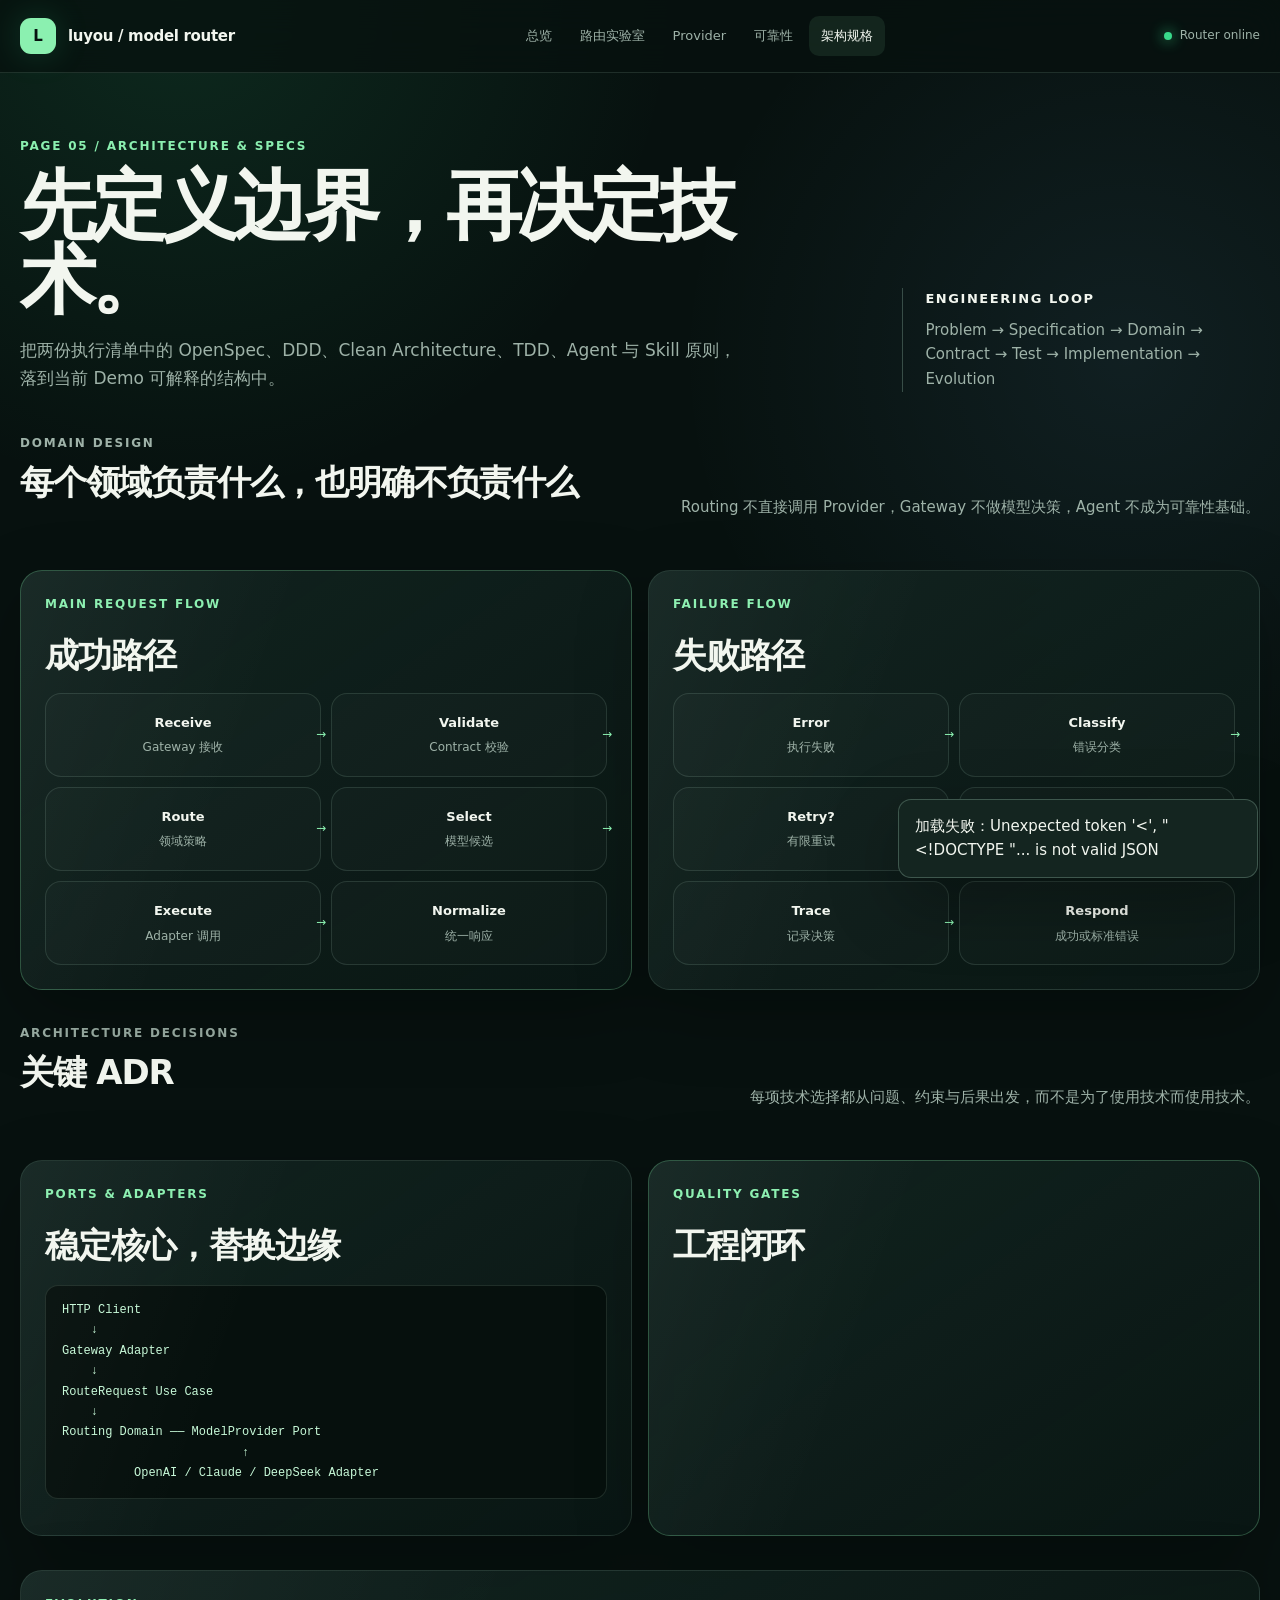
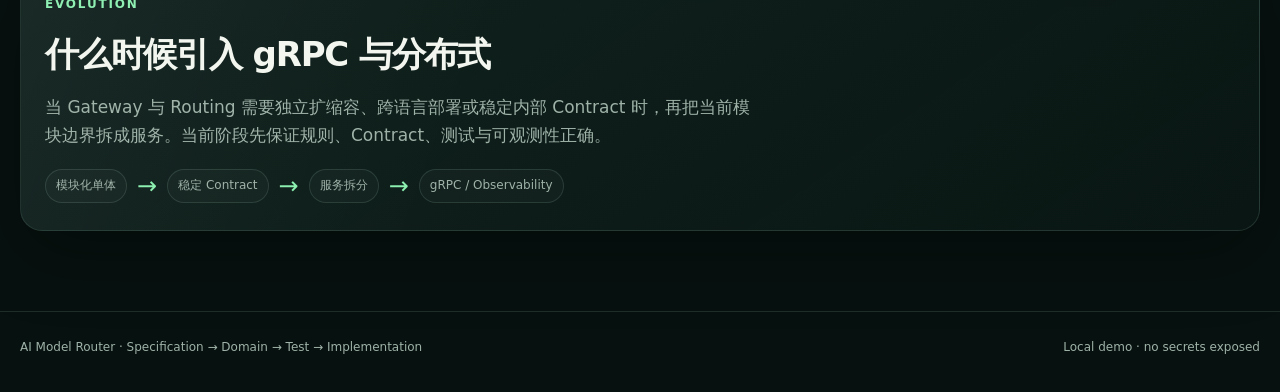
==== dashboard/architecture.html @ f2042d47 "feat: deliver five-page model router demo" ====
<!doctype html><html lang="zh-CN"><head><meta charset="utf-8"><meta name="viewport" content="width=device-width,initial-scale=1"><title>Architecture & Specs · luyou</title><link rel="stylesheet" href="assets/styles.css"></head>
<body data-page="architecture"><header data-header></header><main class="shell">
  <section class="hero"><div><p class="eyebrow">Page 05 / Architecture & Specs</p><h1>先定义边界，再决定技术。</h1><p class="lede">把两份执行清单中的 OpenSpec、DDD、Clean Architecture、TDD、Agent 与 Skill 原则，落到当前 Demo 可解释的结构中。</p></div><aside class="hero-note"><strong>Engineering loop</strong>Problem → Specification → Domain → Contract → Test → Implementation → Evolution</aside></section>
  <section class="section"><div class="section-head"><div><p class="eyebrow">Domain design</p><h2>每个领域负责什么，也明确不负责什么</h2></div><p>Routing 不直接调用 Provider，Gateway 不做模型决策，Agent 不成为可靠性基础。</p></div><div class="grid grid-3" id="domain-grid"></div></section>
  <section class="section grid grid-2">
    <article class="card accent-card"><p class="eyebrow">Main request flow</p><h2>成功路径</h2><div class="flow" style="grid-template-columns:repeat(2,1fr)"><div class="flow-step"><strong>Receive</strong>Gateway 接收</div><div class="flow-step"><strong>Validate</strong>Contract 校验</div><div class="flow-step"><strong>Route</strong>领域策略</div><div class="flow-step"><strong>Select</strong>模型候选</div><div class="flow-step"><strong>Execute</strong>Adapter 调用</div><div class="flow-step"><strong>Normalize</strong>统一响应</div></div></article>
    <article class="card"><p class="eyebrow">Failure flow</p><h2>失败路径</h2><div class="flow" style="grid-template-columns:repeat(2,1fr)"><div class="flow-step"><strong>Error</strong>执行失败</div><div class="flow-step"><strong>Classify</strong>错误分类</div><div class="flow-step"><strong>Retry?</strong>有限重试</div><div class="flow-step"><strong>Fallback?</strong>下一候选</div><div class="flow-step"><strong>Trace</strong>记录决策</div><div class="flow-step"><strong>Respond</strong>成功或标准错误</div></div></article>
  </section>
  <section class="section"><div class="section-head"><div><p class="eyebrow">Architecture decisions</p><h2>关键 ADR</h2></div><p>每项技术选择都从问题、约束与后果出发，而不是为了使用技术而使用技术。</p></div><div class="grid grid-3" id="adr-grid"></div></section>
  <section class="section grid grid-2">
    <article class="card"><p class="eyebrow">Ports & adapters</p><h2>稳定核心，替换边缘</h2><pre class="code">HTTP Client
    ↓
Gateway Adapter
    ↓
RouteRequest Use Case
    ↓
Routing Domain ── ModelProvider Port
                         ↑
          OpenAI / Claude / DeepSeek Adapter</pre></article>
    <article class="card accent-card"><p class="eyebrow">Quality gates</p><h2>工程闭环</h2><ul class="check-list" id="quality-gates"></ul></article>
  </section>
  <section class="section"><div class="card"><p class="eyebrow">Evolution</p><h2>什么时候引入 gRPC 与分布式</h2><p class="lede">当 Gateway 与 Routing 需要独立扩缩容、跨语言部署或稳定内部 Contract 时，再把当前模块边界拆成服务。当前阶段先保证规则、Contract、测试与可观测性正确。</p><div class="actions"><span class="pill">模块化单体</span><span class="arrow">→</span><span class="pill">稳定 Contract</span><span class="arrow">→</span><span class="pill">服务拆分</span><span class="arrow">→</span><span class="pill">gRPC / Observability</span></div></div></section>
</main><footer data-footer></footer><div class="toast"></div><script src="assets/app.js"></script></body></html>
---- dashboard/assets/styles.css ----
:root {
  color-scheme: dark;
  --bg: #07110f;
  --surface: rgba(15, 30, 27, 0.86);
  --surface-strong: #132521;
  --surface-soft: #0d1c19;
  --line: rgba(174, 214, 193, 0.15);
  --line-strong: rgba(174, 214, 193, 0.28);
  --text: #f2f6ef;
  --muted: #9eb2a8;
  --green: #8bf0b0;
  --green-strong: #39d98a;
  --amber: #ffc86b;
  --red: #ff7b7b;
  --blue: #7fc8ff;
  --shadow: 0 24px 70px rgba(0, 0, 0, 0.28);
  --radius: 22px;
}

* { box-sizing: border-box; }

html { scroll-behavior: smooth; }

body {
  margin: 0;
  min-height: 100vh;
  color: var(--text);
  background:
    radial-gradient(circle at 14% 0%, rgba(57, 217, 138, 0.12), transparent 31rem),
    radial-gradient(circle at 88% 18%, rgba(127, 200, 255, 0.08), transparent 28rem),
    var(--bg);
  font: 15px/1.65 Inter, ui-sans-serif, system-ui, -apple-system, BlinkMacSystemFont, "Segoe UI", sans-serif;
}

body::before {
  position: fixed;
  inset: 0;
  z-index: -1;
  content: "";
  opacity: 0.25;
  background-image: linear-gradient(rgba(255,255,255,.025) 1px, transparent 1px), linear-gradient(90deg, rgba(255,255,255,.025) 1px, transparent 1px);
  background-size: 44px 44px;
  mask-image: linear-gradient(to bottom, black, transparent 78%);
}

a { color: inherit; text-decoration: none; }
button, input, textarea, select { font: inherit; }
button { cursor: pointer; }

.shell { width: min(1240px, calc(100% - 36px)); margin: 0 auto; }

.topbar {
  position: sticky;
  top: 0;
  z-index: 20;
  border-bottom: 1px solid var(--line);
  background: rgba(7, 17, 15, 0.78);
  backdrop-filter: blur(18px);
}

.nav { min-height: 72px; display: flex; align-items: center; justify-content: space-between; gap: 24px; }
.brand { display: flex; align-items: center; gap: 12px; font-weight: 800; letter-spacing: -0.02em; }
.brand-mark { display: grid; width: 36px; height: 36px; place-items: center; border: 1px solid rgba(139,240,176,.35); border-radius: 11px; color: #07110f; background: var(--green); box-shadow: 0 0 34px rgba(57,217,138,.2); }
.nav-links { display: flex; align-items: center; gap: 4px; }
.nav-links a { padding: 9px 12px; border-radius: 10px; color: var(--muted); font-size: 13px; transition: .18s ease; }
.nav-links a:hover, .nav-links a.active { color: var(--text); background: rgba(139,240,176,.09); }
.nav-state { display: flex; align-items: center; gap: 8px; color: var(--muted); font-size: 12px; }
.nav-state::before { width: 8px; height: 8px; content: ""; border-radius: 50%; background: var(--green-strong); box-shadow: 0 0 14px var(--green-strong); }

main { padding: 64px 0 80px; }
.hero { display: grid; grid-template-columns: minmax(0, 1.4fr) minmax(280px, .6fr); align-items: end; gap: 48px; margin-bottom: 42px; }
.eyebrow { margin: 0 0 12px; color: var(--green); font-size: 12px; font-weight: 800; letter-spacing: .15em; text-transform: uppercase; }
h1, h2, h3, p { margin-top: 0; }
h1 { max-width: 800px; margin-bottom: 18px; font-size: clamp(42px, 6vw, 76px); line-height: .98; letter-spacing: -.065em; }
h2 { margin-bottom: 10px; font-size: clamp(24px, 3vw, 34px); letter-spacing: -.035em; }
h3 { margin-bottom: 8px; font-size: 17px; letter-spacing: -.015em; }
.lede { max-width: 720px; margin-bottom: 0; color: var(--muted); font-size: 17px; }
.hero-note { padding-left: 22px; border-left: 1px solid var(--line-strong); color: var(--muted); }
.hero-note strong { display: block; margin-bottom: 8px; color: var(--text); font-size: 13px; text-transform: uppercase; letter-spacing: .12em; }

.section { margin-top: 34px; }
.section-head { display: flex; align-items: end; justify-content: space-between; gap: 24px; margin-bottom: 16px; }
.section-head p { max-width: 580px; margin-bottom: 0; color: var(--muted); }
.grid { display: grid; gap: 16px; }
.grid-2 { grid-template-columns: repeat(2, minmax(0, 1fr)); }
.grid-3 { grid-template-columns: repeat(3, minmax(0, 1fr)); }
.grid-4 { grid-template-columns: repeat(4, minmax(0, 1fr)); }

.card {
  position: relative;
  overflow: hidden;
  padding: 24px;
  border: 1px solid var(--line);
  border-radius: var(--radius);
  background: linear-gradient(145deg, rgba(19,37,33,.92), rgba(10,24,21,.78));
  box-shadow: var(--shadow);
}
.card::after { position: absolute; inset: 0; pointer-events: none; content: ""; background: linear-gradient(110deg, rgba(255,255,255,.035), transparent 38%); }
.card p:last-child { margin-bottom: 0; }
.card-muted { color: var(--muted); }
.accent-card { border-color: rgba(139,240,176,.28); }
.metric { min-height: 150px; }
.metric-value { display: block; margin: 14px 0 3px; font-size: 36px; font-weight: 800; letter-spacing: -.05em; }
.metric-label { color: var(--muted); font-size: 12px; text-transform: uppercase; letter-spacing: .1em; }

.pill, .badge { display: inline-flex; align-items: center; gap: 7px; border: 1px solid var(--line); border-radius: 999px; color: var(--muted); background: rgba(255,255,255,.025); }
.pill { padding: 6px 10px; font-size: 12px; }
.badge { padding: 4px 8px; font-size: 11px; font-weight: 700; text-transform: uppercase; letter-spacing: .06em; }
.badge.green { color: var(--green); border-color: rgba(139,240,176,.25); }
.badge.amber { color: var(--amber); border-color: rgba(255,200,107,.25); }
.badge.red { color: var(--red); border-color: rgba(255,123,123,.25); }
.badge.blue { color: var(--blue); border-color: rgba(127,200,255,.25); }
.dot { width: 7px; height: 7px; border-radius: 50%; background: currentColor; }

.flow { display: grid; grid-template-columns: repeat(6, 1fr); gap: 10px; }
.flow-step { position: relative; padding: 18px 14px; border: 1px solid var(--line); border-radius: 16px; color: var(--muted); background: rgba(255,255,255,.018); font-size: 12px; text-align: center; }
.flow-step strong { display: block; margin-bottom: 5px; color: var(--text); font-size: 13px; }
.flow-step:not(:last-child)::after { position: absolute; top: 50%; right: -8px; z-index: 2; width: 14px; color: var(--green); content: "→"; transform: translateY(-50%); }

.page-link { min-height: 220px; display: flex; flex-direction: column; justify-content: space-between; transition: transform .2s ease, border-color .2s ease; }
.page-link:hover { transform: translateY(-4px); border-color: rgba(139,240,176,.32); }
.page-index { color: var(--green); font: 700 12px/1 ui-monospace, SFMono-Regular, Consolas, monospace; }
.arrow { color: var(--green); font-size: 24px; }

.form-grid { display: grid; grid-template-columns: repeat(2, minmax(0, 1fr)); gap: 16px; }
.field { display: grid; gap: 7px; }
.field.wide { grid-column: 1 / -1; }
label { color: var(--muted); font-size: 12px; font-weight: 700; letter-spacing: .05em; text-transform: uppercase; }
input, textarea, select { width: 100%; border: 1px solid var(--line-strong); border-radius: 13px; outline: none; color: var(--text); background: #091713; transition: border-color .18s ease, box-shadow .18s ease; }
input, select { height: 46px; padding: 0 13px; }
textarea { min-height: 130px; padding: 13px; resize: vertical; }
input:focus, textarea:focus, select:focus { border-color: rgba(139,240,176,.62); box-shadow: 0 0 0 3px rgba(57,217,138,.09); }
.actions { display: flex; flex-wrap: wrap; align-items: center; gap: 10px; margin-top: 18px; }
.button { min-height: 44px; padding: 0 18px; border: 1px solid transparent; border-radius: 12px; color: #07110f; background: var(--green); font-weight: 800; }
.button:hover { background: #a4f6c1; }
.button:disabled { cursor: wait; opacity: .55; }
.button.secondary { color: var(--text); border-color: var(--line-strong); background: transparent; }
.button.secondary:hover { border-color: rgba(139,240,176,.45); }

.stack { display: grid; gap: 11px; }
.row { display: flex; align-items: center; justify-content: space-between; gap: 16px; padding: 14px 0; border-bottom: 1px solid var(--line); }
.row:last-child { border-bottom: 0; }
.row p { margin-bottom: 0; color: var(--muted); }
.code { padding: 14px 16px; overflow-x: auto; border: 1px solid var(--line); border-radius: 13px; color: #c7f9d8; background: #06100d; font: 12px/1.7 ui-monospace, SFMono-Regular, Consolas, monospace; white-space: pre-wrap; }
.empty { padding: 28px; border: 1px dashed var(--line-strong); border-radius: 16px; color: var(--muted); text-align: center; }

.timeline { position: relative; display: grid; gap: 0; }
.timeline-item { position: relative; display: grid; grid-template-columns: 28px 1fr; gap: 12px; padding-bottom: 22px; }
.timeline-item:not(:last-child)::before { position: absolute; top: 17px; bottom: 0; left: 6px; width: 1px; content: ""; background: var(--line-strong); }
.timeline-dot { z-index: 1; width: 13px; height: 13px; margin-top: 5px; border: 3px solid #132521; border-radius: 50%; background: var(--green); box-shadow: 0 0 0 1px rgba(139,240,176,.35); }
.timeline-item.failed .timeline-dot { background: var(--red); }
.timeline-item.running .timeline-dot { background: var(--amber); }
.timeline-content strong { display: block; }
.timeline-content span { color: var(--muted); font-size: 13px; }

.provider-head { display: flex; align-items: center; justify-content: space-between; gap: 16px; margin-bottom: 18px; }
.model-table { width: 100%; border-collapse: collapse; }
.model-table th, .model-table td { padding: 12px 10px; border-bottom: 1px solid var(--line); text-align: left; }
.model-table th { color: var(--muted); font-size: 11px; text-transform: uppercase; letter-spacing: .08em; }
.model-table td { font-size: 13px; }
.model-table tr:last-child td { border-bottom: 0; }
.cost { font-family: ui-monospace, SFMono-Regular, Consolas, monospace; color: var(--muted); }

.check-list { display: grid; gap: 10px; padding: 0; margin: 16px 0 0; list-style: none; }
.check-list li { display: grid; grid-template-columns: 22px 1fr; gap: 9px; color: var(--muted); }
.check-list li::before { display: grid; width: 20px; height: 20px; place-items: center; content: "✓"; border-radius: 6px; color: #07110f; background: var(--green); font-size: 11px; font-weight: 900; }

.domain-card { min-height: 210px; }
.domain-card .domain-name { margin-bottom: 30px; color: var(--green); font: 800 12px/1 ui-monospace, SFMono-Regular, Consolas, monospace; letter-spacing: .12em; text-transform: uppercase; }
.domain-card dl { margin: 0; }
.domain-card dt { margin-top: 12px; color: var(--text); font-size: 12px; font-weight: 800; }
.domain-card dd { margin: 2px 0 0; color: var(--muted); }

.footer { padding: 26px 0 34px; border-top: 1px solid var(--line); color: var(--muted); font-size: 12px; }
.footer-row { display: flex; justify-content: space-between; gap: 20px; }
.toast { position: fixed; right: 22px; bottom: 22px; z-index: 40; max-width: 360px; padding: 14px 16px; border: 1px solid var(--line-strong); border-radius: 13px; color: var(--text); background: #142520; box-shadow: var(--shadow); transform: translateY(20px); opacity: 0; pointer-events: none; transition: .2s ease; }
.toast.show { transform: translateY(0); opacity: 1; }

@media (max-width: 980px) {
  .nav-state { display: none; }
  .hero { grid-template-columns: 1fr; gap: 22px; }
  .grid-4 { grid-template-columns: repeat(2, minmax(0, 1fr)); }
  .grid-3 { grid-template-columns: repeat(2, minmax(0, 1fr)); }
  .flow { grid-template-columns: repeat(3, 1fr); }
}

@media (max-width: 720px) {
  .shell { width: min(100% - 24px, 1240px); }
  .nav { min-height: 64px; }
  .nav-links { position: fixed; right: 12px; bottom: 12px; left: 12px; z-index: 30; justify-content: space-around; padding: 7px; border: 1px solid var(--line-strong); border-radius: 16px; background: rgba(8,20,17,.94); box-shadow: var(--shadow); backdrop-filter: blur(16px); }
  .nav-links a { padding: 9px 7px; font-size: 10px; }
  main { padding-top: 42px; padding-bottom: 110px; }
  h1 { font-size: 44px; }
  .grid-2, .grid-3, .grid-4, .form-grid { grid-template-columns: 1fr; }
  .field.wide { grid-column: auto; }
  .flow { grid-template-columns: 1fr; }
  .flow-step:not(:last-child)::after { top: auto; right: 50%; bottom: -15px; transform: rotate(90deg) translateY(-50%); }
  .section-head, .footer-row { align-items: flex-start; flex-direction: column; }
  .model-table { display: block; overflow-x: auto; }
}
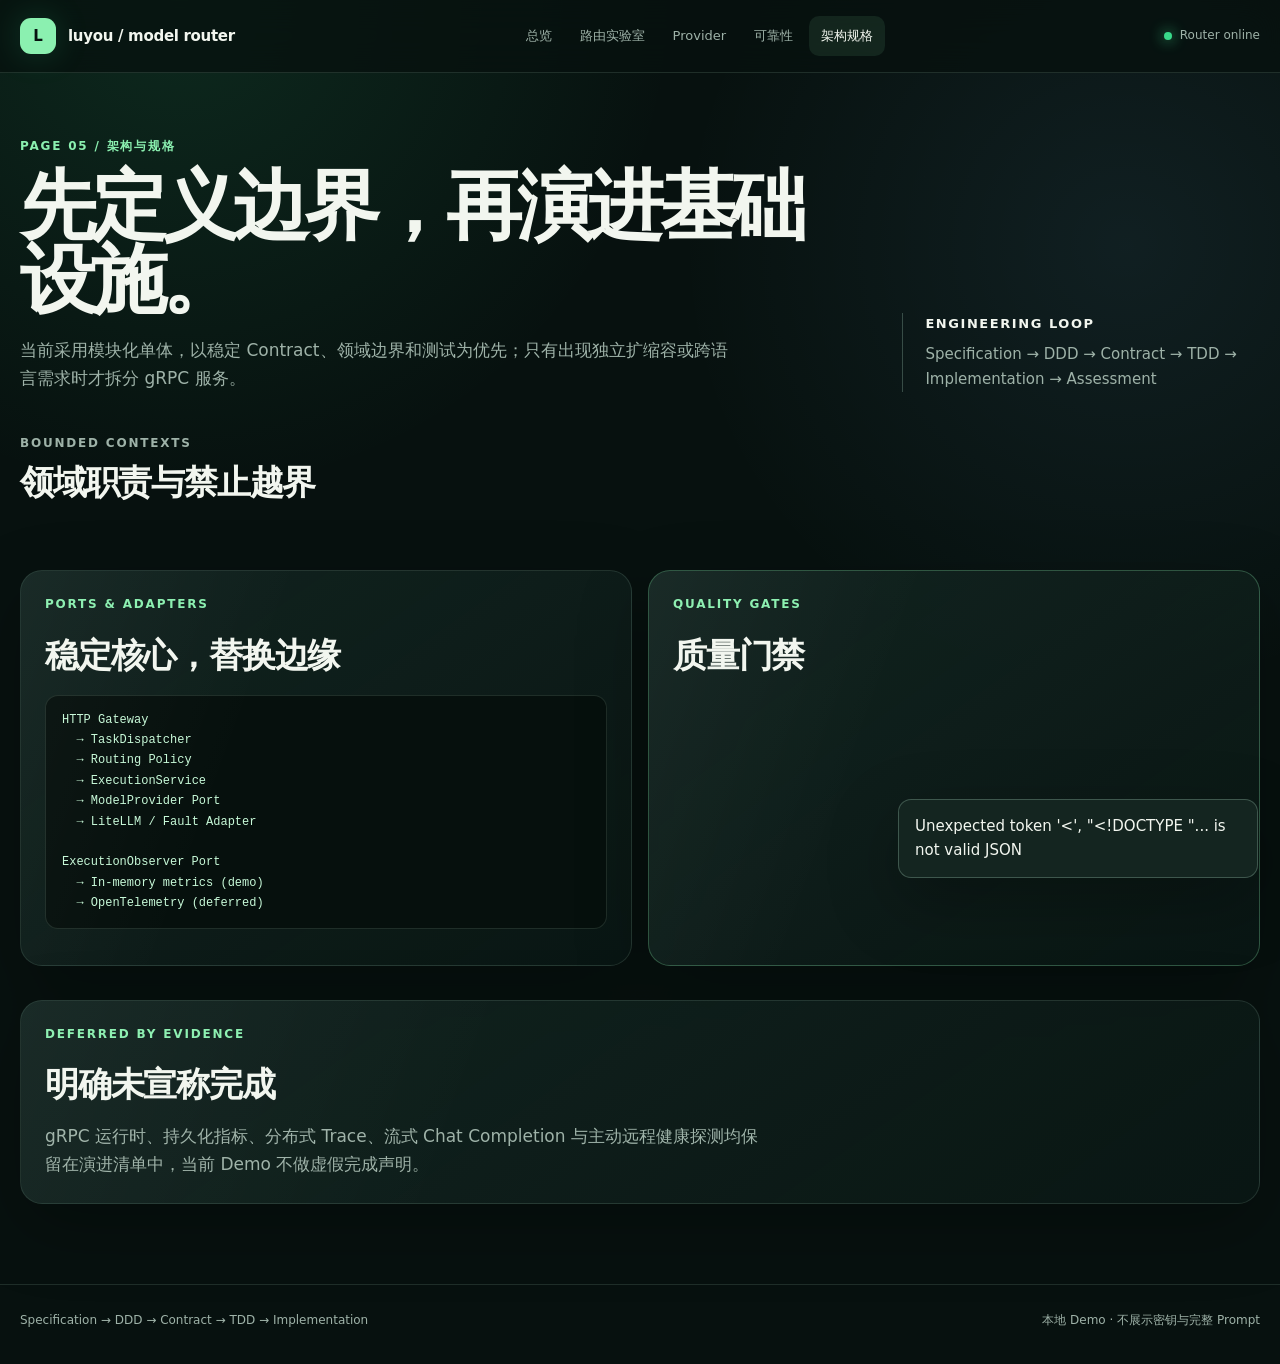
==== commit 28367aef: "feat: deliver observable five page demo and container setup" ====
--- a/dashboard/architecture.html
+++ b/dashboard/architecture.html
@@ -1,23 +1,10 @@
-<!doctype html><html lang="zh-CN"><head><meta charset="utf-8"><meta name="viewport" content="width=device-width,initial-scale=1"><title>Architecture & Specs · luyou</title><link rel="stylesheet" href="assets/styles.css"></head>
-<body data-page="architecture"><header data-header></header><main class="shell">
-  <section class="hero"><div><p class="eyebrow">Page 05 / Architecture & Specs</p><h1>先定义边界，再决定技术。</h1><p class="lede">把两份执行清单中的 OpenSpec、DDD、Clean Architecture、TDD、Agent 与 Skill 原则，落到当前 Demo 可解释的结构中。</p></div><aside class="hero-note"><strong>Engineering loop</strong>Problem → Specification → Domain → Contract → Test → Implementation → Evolution</aside></section>
-  <section class="section"><div class="section-head"><div><p class="eyebrow">Domain design</p><h2>每个领域负责什么，也明确不负责什么</h2></div><p>Routing 不直接调用 Provider，Gateway 不做模型决策，Agent 不成为可靠性基础。</p></div><div class="grid grid-3" id="domain-grid"></div></section>
-  <section class="section grid grid-2">
-    <article class="card accent-card"><p class="eyebrow">Main request flow</p><h2>成功路径</h2><div class="flow" style="grid-template-columns:repeat(2,1fr)"><div class="flow-step"><strong>Receive</strong>Gateway 接收</div><div class="flow-step"><strong>Validate</strong>Contract 校验</div><div class="flow-step"><strong>Route</strong>领域策略</div><div class="flow-step"><strong>Select</strong>模型候选</div><div class="flow-step"><strong>Execute</strong>Adapter 调用</div><div class="flow-step"><strong>Normalize</strong>统一响应</div></div></article>
-    <article class="card"><p class="eyebrow">Failure flow</p><h2>失败路径</h2><div class="flow" style="grid-template-columns:repeat(2,1fr)"><div class="flow-step"><strong>Error</strong>执行失败</div><div class="flow-step"><strong>Classify</strong>错误分类</div><div class="flow-step"><strong>Retry?</strong>有限重试</div><div class="flow-step"><strong>Fallback?</strong>下一候选</div><div class="flow-step"><strong>Trace</strong>记录决策</div><div class="flow-step"><strong>Respond</strong>成功或标准错误</div></div></article>
-  </section>
-  <section class="section"><div class="section-head"><div><p class="eyebrow">Architecture decisions</p><h2>关键 ADR</h2></div><p>每项技术选择都从问题、约束与后果出发，而不是为了使用技术而使用技术。</p></div><div class="grid grid-3" id="adr-grid"></div></section>
-  <section class="section grid grid-2">
-    <article class="card"><p class="eyebrow">Ports & adapters</p><h2>稳定核心，替换边缘</h2><pre class="code">HTTP Client
-    ↓
-Gateway Adapter
-    ↓
-RouteRequest Use Case
-    ↓
-Routing Domain ── ModelProvider Port
-                         ↑
-          OpenAI / Claude / DeepSeek Adapter</pre></article>
-    <article class="card accent-card"><p class="eyebrow">Quality gates</p><h2>工程闭环</h2><ul class="check-list" id="quality-gates"></ul></article>
-  </section>
-  <section class="section"><div class="card"><p class="eyebrow">Evolution</p><h2>什么时候引入 gRPC 与分布式</h2><p class="lede">当 Gateway 与 Routing 需要独立扩缩容、跨语言部署或稳定内部 Contract 时，再把当前模块边界拆成服务。当前阶段先保证规则、Contract、测试与可观测性正确。</p><div class="actions"><span class="pill">模块化单体</span><span class="arrow">→</span><span class="pill">稳定 Contract</span><span class="arrow">→</span><span class="pill">服务拆分</span><span class="arrow">→</span><span class="pill">gRPC / Observability</span></div></div></section>
-</main><footer data-footer></footer><div class="toast"></div><script src="assets/app.js"></script></body></html>
+<!doctype html><html lang="zh-CN"><head><meta charset="utf-8"><meta name="viewport" content="width=device-width,initial-scale=1"><title>架构与规格 · luyou</title><link rel="stylesheet" href="assets/styles.css"></head><body data-page="architecture"><header data-header></header><main class="shell"><section class="hero"><div><p class="eyebrow">Page 05 / 架构与规格</p><h1>先定义边界，再演进基础设施。</h1><p class="lede">当前采用模块化单体，以稳定 Contract、领域边界和测试为优先；只有出现独立扩缩容或跨语言需求时才拆分 gRPC 服务。</p></div><aside class="hero-note"><strong>Engineering loop</strong>Specification → DDD → Contract → TDD → Implementation → Assessment</aside></section><section class="section"><div class="section-head"><div><p class="eyebrow">Bounded contexts</p><h2>领域职责与禁止越界</h2></div></div><div id="domain-grid" class="grid grid-3"></div></section><section class="section grid grid-2"><article class="card"><p class="eyebrow">Ports & adapters</p><h2>稳定核心，替换边缘</h2><pre class="code">HTTP Gateway
+  → TaskDispatcher
+  → Routing Policy
+  → ExecutionService
+  → ModelProvider Port
+  → LiteLLM / Fault Adapter
+
+ExecutionObserver Port
+  → In-memory metrics (demo)
+  → OpenTelemetry (deferred)</pre></article><article class="card accent-card"><p class="eyebrow">Quality gates</p><h2>质量门禁</h2><ul id="quality-gates" class="check-list"></ul></article></section><section class="section"><article class="card"><p class="eyebrow">Deferred by evidence</p><h2>明确未宣称完成</h2><p class="lede">gRPC 运行时、持久化指标、分布式 Trace、流式 Chat Completion 与主动远程健康探测均保留在演进清单中，当前 Demo 不做虚假完成声明。</p></article></section></main><footer data-footer></footer><div class="toast"></div><script src="assets/app.js"></script></body></html>
